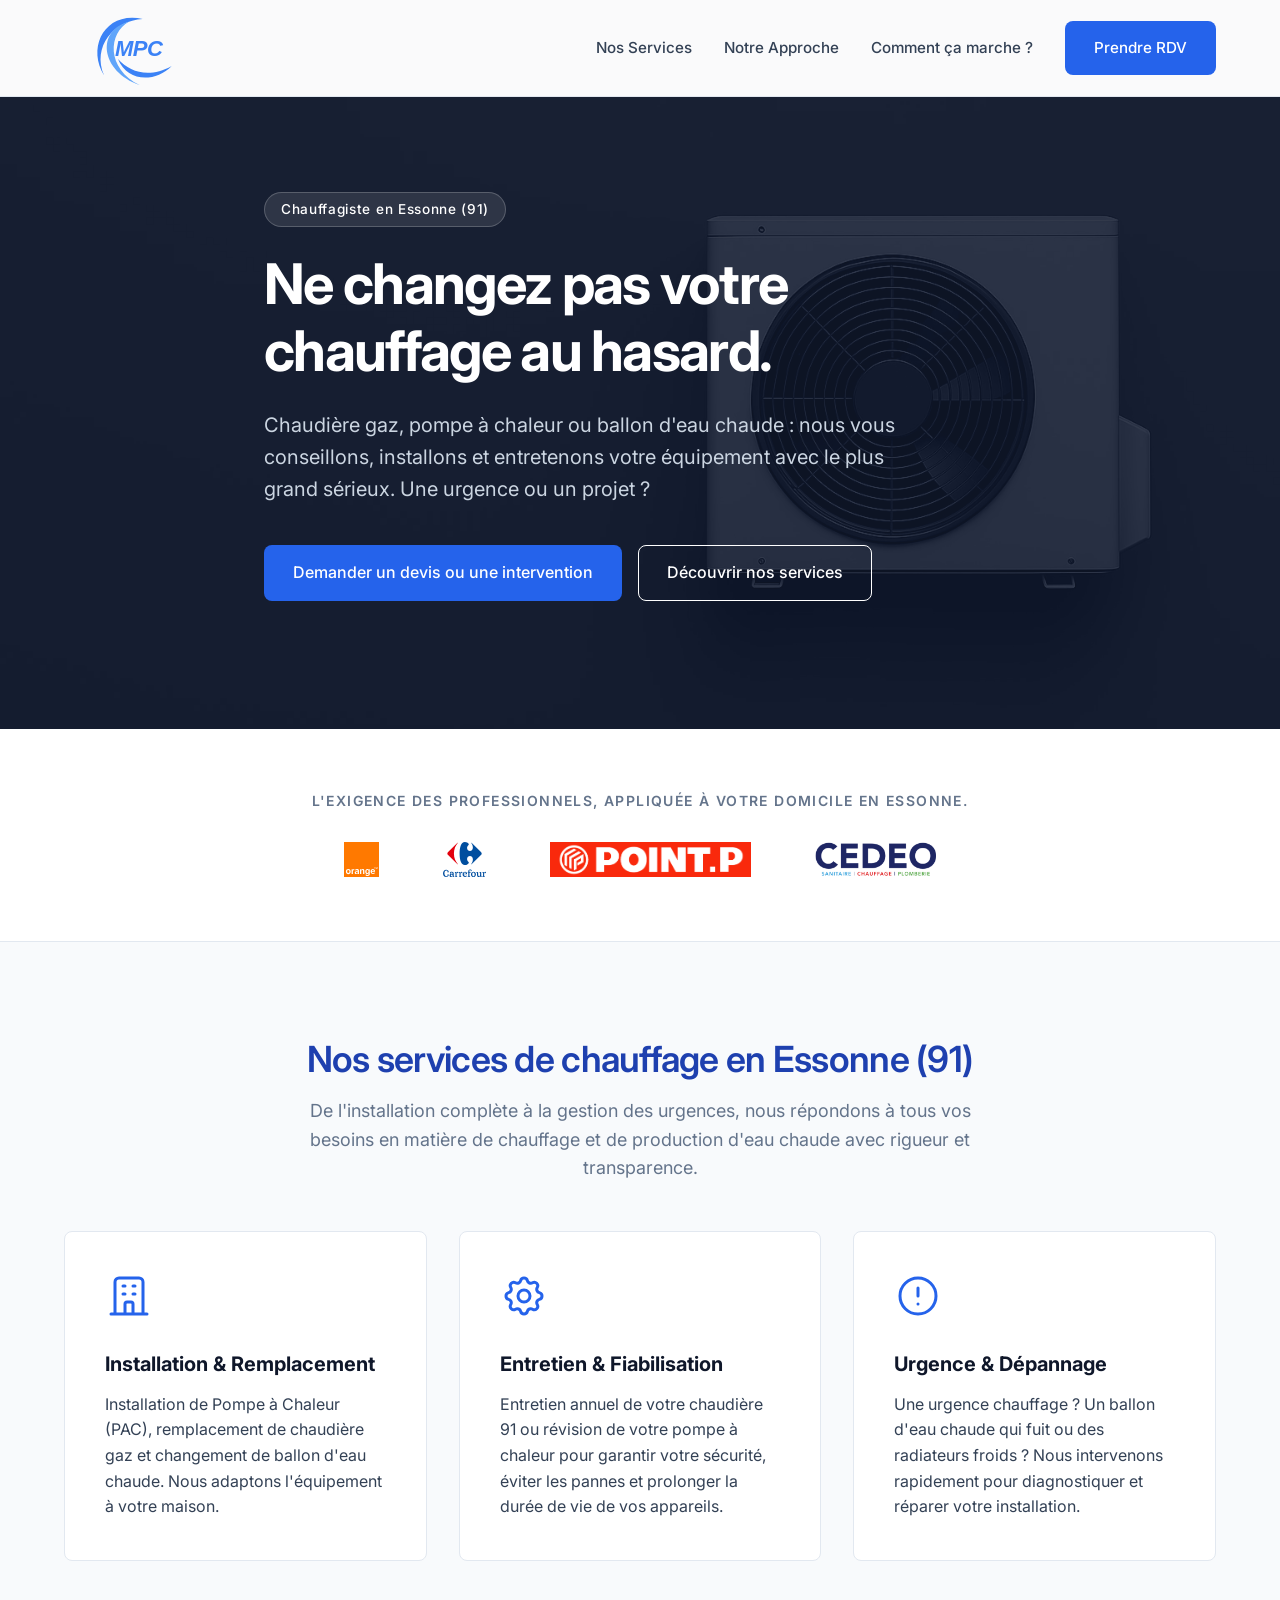
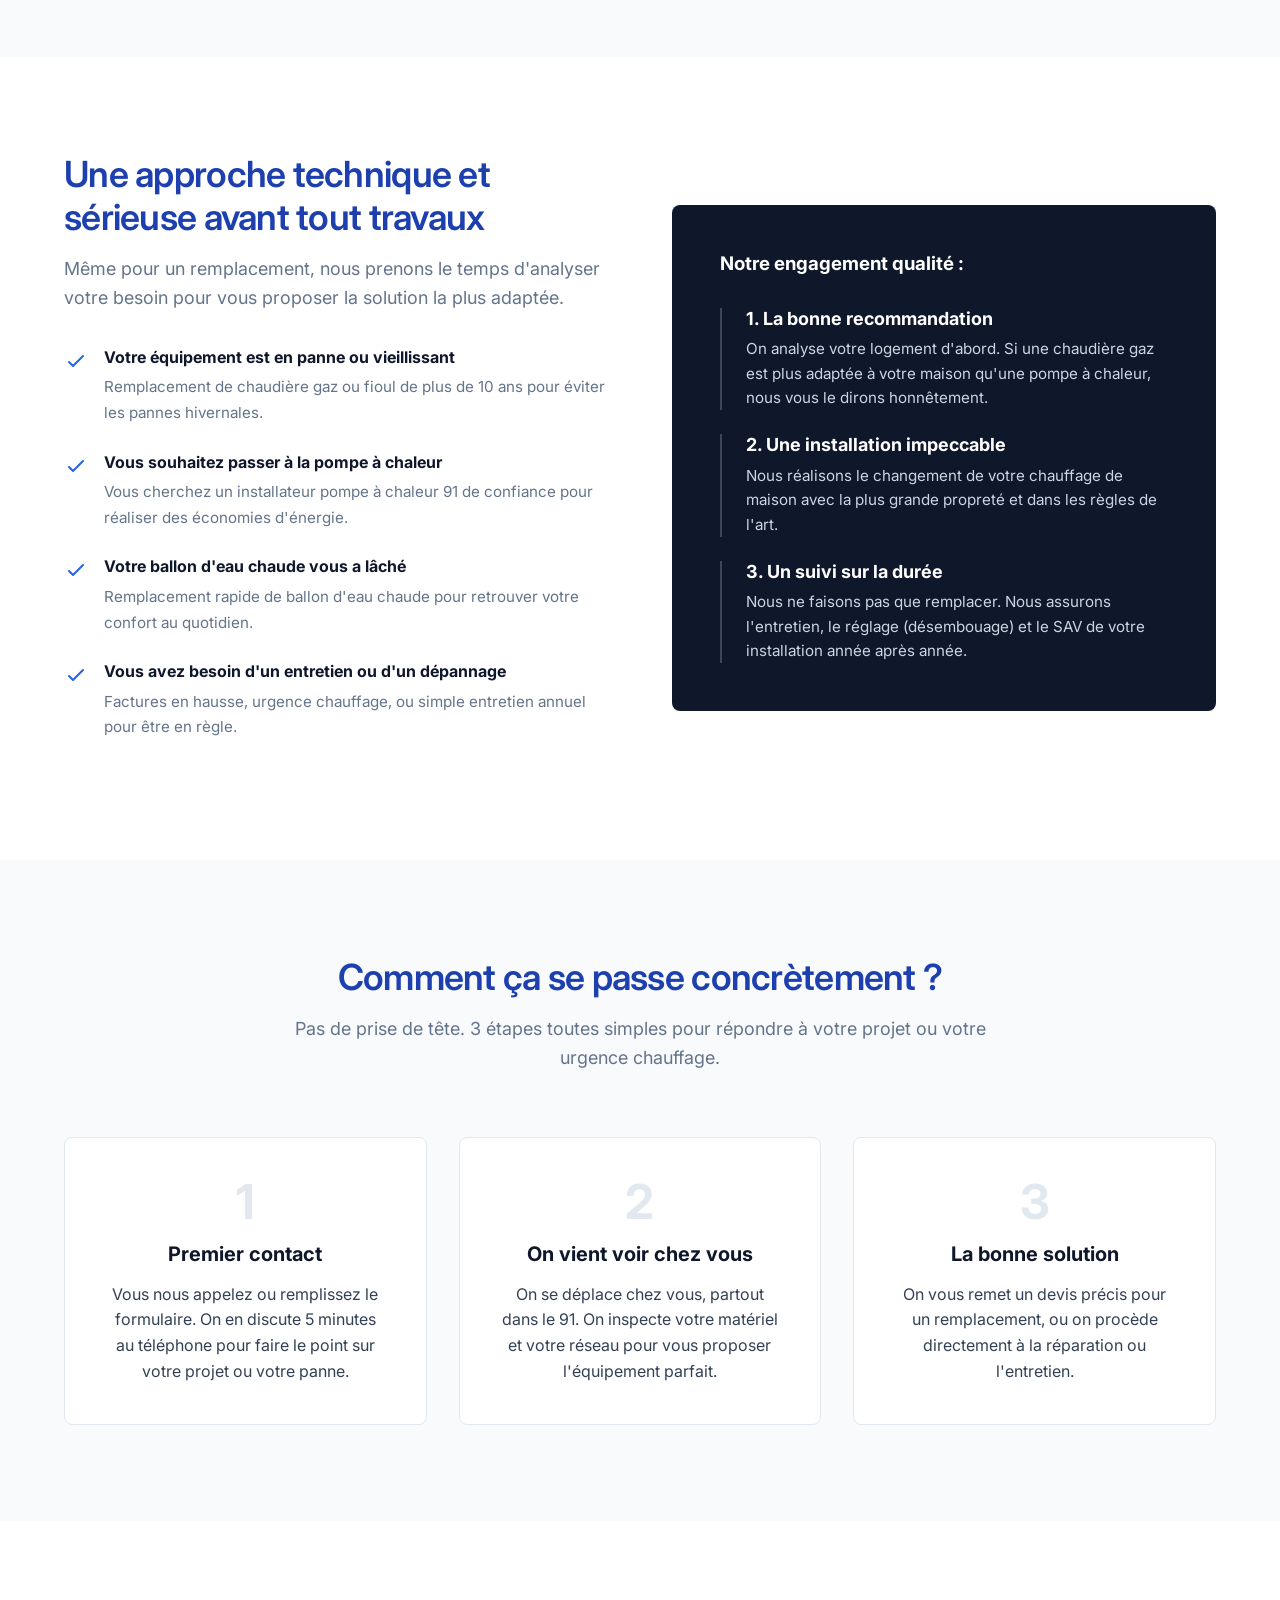
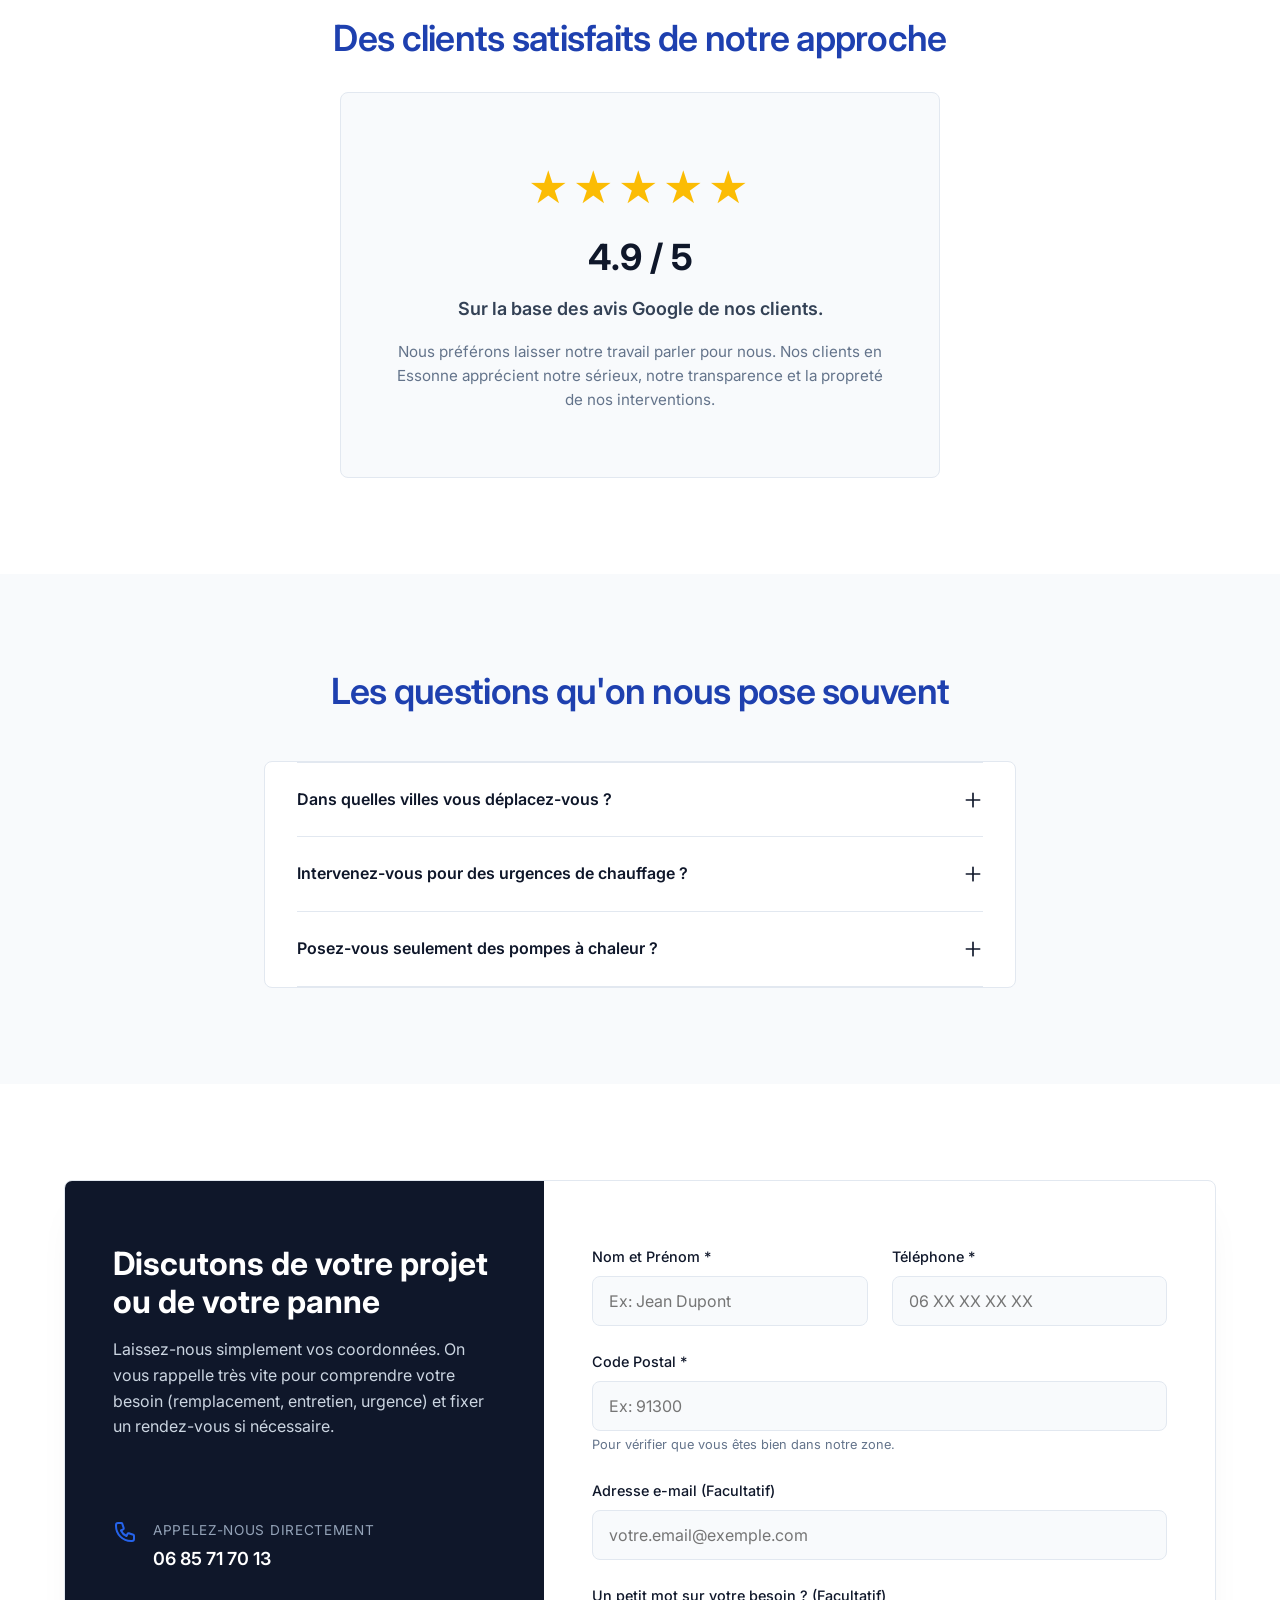
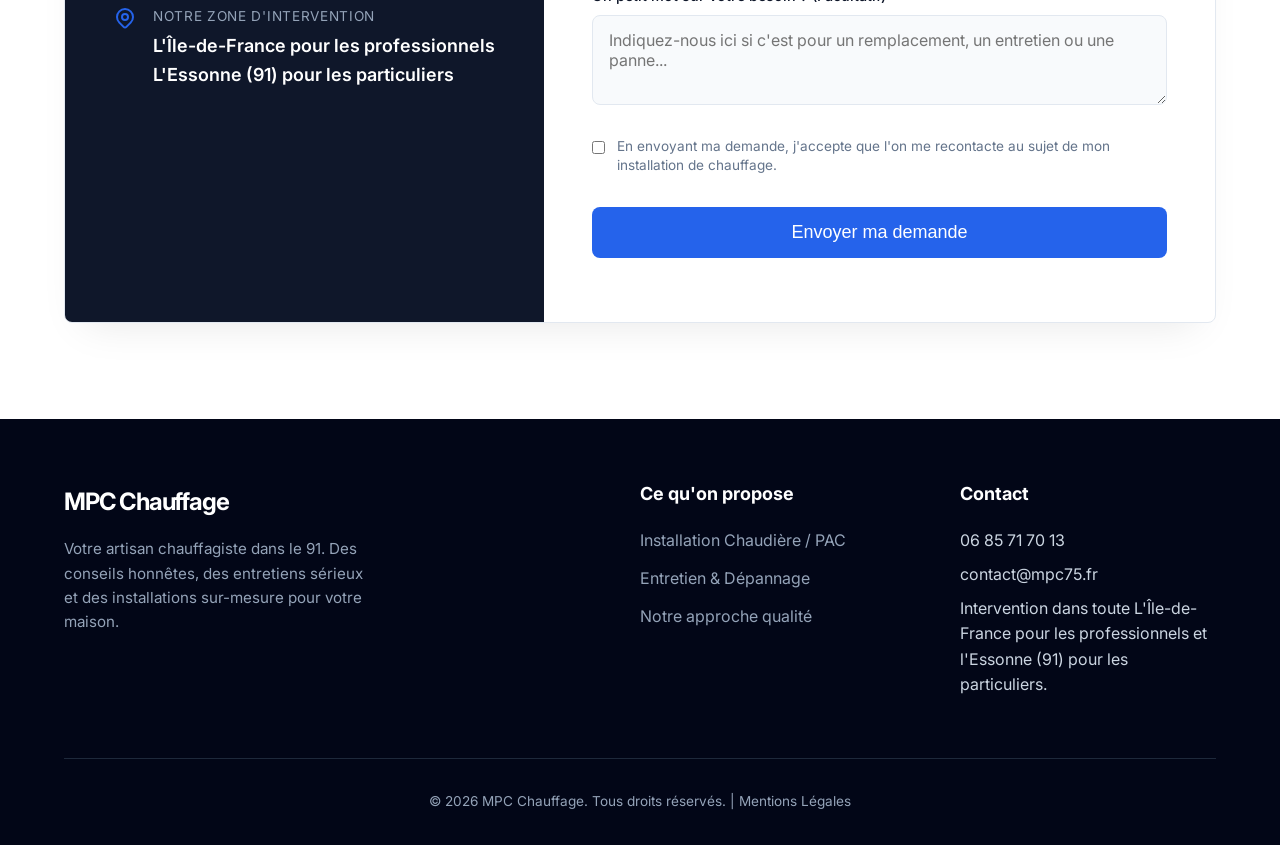
==== index.html @ ea481f2a "Update index.html" ====
<!doctype html>
<html lang="fr">
<head>
    <meta charset="UTF-8" />
    <meta name="viewport" content="width=device-width, initial-scale=1.0" />
    <meta name="description" content="MPC Chauffage, votre chauffagiste dans le 91 (Essonne). Remplacement de chaudière, installation de pompe à chaleur, ballon d'eau chaude, entretien et urgence." />
    <title>Chauffagiste 91 : Pompe à Chaleur, Chaudière & Entretien | MPC</title>
    
    <!-- Typographie élégante et professionnelle (Inter) -->
    <link rel="preconnect" href="https://fonts.googleapis.com">
    <link rel="preconnect" href="https://fonts.gstatic.com" crossorigin>
    <link href="https://fonts.googleapis.com/css2?family=Inter:wght@300;400;500;600;700&display=swap" rel="stylesheet">

    <style>
        /* ================= VARIABLES & RESET ================= */
        :root {
            --primary: #0f172a; /* Bleu nuit très profond / Slate 900 */
            --primary-light: #1e293b;
            --accent: #2563eb; /* Bleu vif professionnel / Blue 600 */
            --accent-hover: #1d4ed8;
            --text-main: #334155;
            --text-muted: #64748b;
            --bg-light: #f8fafc;
            --border: #e2e8f0;
            --radius: 0.5rem;
            --transition: all 0.3s cubic-bezier(0.4, 0, 0.2, 1);
        }

        * { margin: 0; padding: 0; box-sizing: border-box; }
        
        html { 
            font-family: 'Inter', sans-serif; 
            color: var(--text-main); 
            scroll-behavior: smooth; 
            line-height: 1.6;
            background-color: var(--bg-light);
        }

        body { overflow-x: hidden; }
        img { max-width: 100%; height: auto; display: block; }
        a { text-decoration: none; color: inherit; transition: var(--transition); }
        ul { list-style: none; }

        /* ================= TYPOGRAPHIE ================= */
        h1, h2, h3, h4 { color: var(--primary); font-weight: 700; line-height: 1.2; }
        .text-accent { color: var(--accent); }
        
        .section-title {
            font-size: 2.25rem;
            margin-bottom: 1rem;
            letter-spacing: -0.02em;
            color: #1e40af; /* Bleu profond, élégant et professionnel */
            font-weight: 600; /* Affine légèrement l'épaisseur du texte */
        }
        .section-subtitle {
            font-size: 1.125rem;
            color: var(--text-muted);
            max-width: 700px;
            margin-bottom: 3rem;
        }
        .text-center { text-align: center; }
        .mx-auto { margin-left: auto; margin-right: auto; }

        /* ================= LAYOUT & UTILS ================= */
        .container {
            width: 100%;
            max-width: 1200px;
            margin: 0 auto;
            padding: 0 1.5rem;
        }
        .section { padding: 6rem 0; }
        .bg-white { background-color: #ffffff; }
        .bg-gray { background-color: var(--bg-light); }
        .bg-primary { background-color: var(--primary); color: #fff; }

        .btn {
            display: inline-flex;
            align-items: center;
            justify-content: center;
            padding: 0.875rem 1.75rem;
            font-weight: 500;
            border-radius: var(--radius);
            cursor: pointer;
            transition: var(--transition);
            border: 1px solid transparent;
            font-size: 1rem;
        }
        .btn-primary {
            background-color: var(--accent);
            color: #ffffff;
        }
        .btn-primary:hover {
            background-color: var(--accent-hover);
        }
        .btn-outline {
            background-color: transparent;
            border-color: #ffffff;
            color: #ffffff;
        }
        .btn-outline:hover {
            background-color: #ffffff;
            color: var(--primary);
        }

        /* ================= HEADER ================= */
        .header {
            position: fixed;
            top: 0; left: 0; right: 0;
            background: rgba(255, 255, 255, 0.98);
            backdrop-filter: blur(10px);
            border-bottom: 1px solid var(--border);
            z-index: 1000;
            padding: 0.5rem 0; /* padding affiné */
            transition: var(--transition);
        }
        .header-container {
            display: flex;
            justify-content: space-between;
            align-items: center;
        }
        .logo-svg {
            display: block;
            width: 130px;
            height: auto;
            max-height: 80px; /* Limite la hauteur du header */
        }
        .nav-links {
            display: flex;
            gap: 2rem;
            align-items: center;
        }
        .nav-links a {
            font-weight: 500;
            font-size: 0.95rem;
        }
        .nav-links a:not(.btn):hover { color: var(--accent); }
        
        .mobile-menu-btn {
            display: none;
            background: none;
            border: none;
            color: var(--primary);
            cursor: pointer;
            padding: 0.5rem;
        }

        /* ================= HERO ================= */
        .hero {
            padding: 12rem 0 8rem 0;
            background-color: var(--primary);
            position: relative;
            overflow: hidden;
        }
        .hero::before {
            content: '';
            position: absolute;
            top: 0; left: 0; right: 0; bottom: 0;
            background-image: url('assets/img/general/pac.webp');
            background-size: cover;
            background-position: center;
            opacity: 0.15;
            mix-blend-mode: luminosity;
        }
        .hero-content {
            position: relative;
            z-index: 2;
            max-width: 800px;
        }
        .hero-badge {
            display: inline-block;
            background: rgba(255, 255, 255, 0.1);
            border: 1px solid rgba(255, 255, 255, 0.2);
            color: #fff;
            padding: 0.35rem 1rem;
            border-radius: 2rem;
            font-size: 0.85rem;
            font-weight: 500;
            margin-bottom: 1.5rem;
            letter-spacing: 0.05em;
        }
        .hero h1 {
            color: #ffffff;
            font-size: 3.5rem;
            letter-spacing: -0.03em;
            margin-bottom: 1.5rem;
        }
        .hero p {
            color: #cbd5e1;
            font-size: 1.25rem;
            margin-bottom: 2.5rem;
            max-width: 650px;
        }
        .hero-actions {
            display: flex;
            gap: 1rem;
        }

        /* ================= CREDIBILITY LOGOS ================= */
        .logos-section {
            padding: 4rem 0;
            border-bottom: 1px solid var(--border);
            background: #fff;
        }
        .logos-title {
            text-align: center;
            font-size: 0.875rem;
            text-transform: uppercase;
            letter-spacing: 0.1em;
            color: var(--text-muted);
            margin-bottom: 2rem;
            font-weight: 600;
        }
        .logos-grid {
            display: flex;
            justify-content: center;
            align-items: center;
            gap: 4rem;
            flex-wrap: wrap;
        }
        .logos-grid img {
            height: 35px;
            transition: var(--transition);
        }

        /* ================= SERVICES & METHOD ================= */
        .grid-3 {
            display: grid;
            grid-template-columns: repeat(auto-fit, minmax(300px, 1fr));
            gap: 2rem;
        }
        .card {
            background: #fff;
            padding: 2.5rem;
            border: 1px solid var(--border);
            border-radius: var(--radius);
            transition: var(--transition);
        }
        .card:hover {
            box-shadow: 0 10px 30px -10px rgba(0,0,0,0.05);
            border-color: #cbd5e1;
        }
        .card-icon {
            width: 48px;
            height: 48px;
            color: var(--accent);
            margin-bottom: 1.5rem;
        }
        .card h3 {
            font-size: 1.25rem;
            margin-bottom: 1rem;
        }

        /* ================= EXPERTISE / SOLUTIONS ================= */
        .expertise-layout {
            display: grid;
            grid-template-columns: 1fr 1fr;
            gap: 4rem;
            align-items: center;
        }
        .check-list li {
            display: flex;
            align-items: flex-start;
            gap: 1rem;
            margin-bottom: 1.5rem;
        }
        .check-icon {
            flex-shrink: 0;
            width: 24px;
            height: 24px;
            color: var(--accent);
            margin-top: 0.25rem;
        }
        .solutions-box {
            background: var(--primary);
            padding: 3rem;
            border-radius: var(--radius);
            color: #fff;
        }
        .solutions-box h3 { color: #fff; margin-bottom: 2rem; }
        .solution-item {
            border-left: 2px solid rgba(255,255,255,0.2);
            padding-left: 1.5rem;
            margin-bottom: 1.5rem;
        }
        .solution-item:last-child { margin-bottom: 0; }
        .solution-item h4 { color: #fff; font-size: 1.125rem; margin-bottom: 0.5rem; }
        .solution-item p { color: #cbd5e1; font-size: 0.95rem; }

        /* ================= REVIEWS ================= */
        .google-rating-container {
            text-align: center;
            max-width: 600px;
            margin: 0 auto;
            background: var(--bg-light);
            padding: 4rem 3rem;
            border-radius: var(--radius);
            border: 1px solid var(--border);
            transition: var(--transition);
        }
        .google-rating-container:hover {
            box-shadow: 0 10px 30px -10px rgba(0,0,0,0.05);
            border-color: #cbd5e1;
        }
        .google-stars {
            font-size: 2.5rem;
            color: #fbbc04; /* Jaune Google */
            margin-bottom: 0.5rem;
            letter-spacing: 0.1em;
        }

        /* ================= FAQ ================= */
        .faq-item {
            border-bottom: 1px solid var(--border);
        }
        .faq-item:first-child { border-top: 1px solid var(--border); }
        .faq-summary {
            padding: 1.5rem 0;
            font-weight: 600;
            color: var(--primary);
            cursor: pointer;
            list-style: none;
            display: flex;
            justify-content: space-between;
            align-items: center;
        }
        .faq-summary::-webkit-details-marker { display: none; }
        .faq-icon {
            width: 20px; height: 20px;
            transition: transform 0.3s ease;
            flex-shrink: 0;
            margin-left: 1rem;
        }
        details[open] .faq-icon { transform: rotate(45deg); }
        .faq-content {
            padding-bottom: 1.5rem;
            color: var(--text-muted);
        }

        /* ================= CONTACT FORM ================= */
        .contact-section { padding: 6rem 0; }
        .contact-wrapper {
            display: grid;
            grid-template-columns: 5fr 7fr;
            background: #fff;
            border-radius: var(--radius);
            overflow: hidden;
            box-shadow: 0 20px 40px -20px rgba(0,0,0,0.1);
            border: 1px solid var(--border);
        }
        .contact-info {
            background: var(--primary);
            color: #fff;
            padding: 4rem 3rem;
        }
        .contact-info h2 { color: #fff; margin-bottom: 1rem; font-size: 2rem; }
        .contact-info p { color: #cbd5e1; margin-bottom: 3rem; }
        
        .info-block { margin-bottom: 2rem; display: flex; align-items: flex-start; gap: 1rem; }
        .info-block svg { width: 24px; height: 24px; color: var(--accent); flex-shrink: 0; }
        .info-label { font-size: 0.85rem; color: #94a3b8; text-transform: uppercase; letter-spacing: 0.05em; margin-bottom: 0.25rem;}
        .info-value { font-size: 1.125rem; font-weight: 600; }

        .contact-form-container { padding: 4rem 3rem; }
        .form-group { margin-bottom: 1.5rem; }
        .form-label {
            display: block;
            font-weight: 500;
            margin-bottom: 0.5rem;
            font-size: 0.9rem;
            color: var(--primary);
        }
        .form-control {
            width: 100%;
            padding: 0.875rem 1rem;
            border: 1px solid var(--border);
            border-radius: var(--radius);
            font-family: inherit;
            font-size: 1rem;
            transition: var(--transition);
            background-color: var(--bg-light);
        }
        .form-control:focus {
            outline: none;
            border-color: var(--accent);
            box-shadow: 0 0 0 3px rgba(37, 99, 235, 0.1);
            background-color: #fff;
        }
        .form-row { display: grid; grid-template-columns: 1fr 1fr; gap: 1.5rem; }
        
        .checkbox-group {
            display: flex;
            align-items: flex-start;
            gap: 0.75rem;
            margin-bottom: 2rem;
        }
        .checkbox-group input { margin-top: 0.25rem; flex-shrink: 0; }
        .checkbox-group label { font-size: 0.85rem; color: var(--text-muted); line-height: 1.4; }

        .form-message {
            display: none;
            padding: 1rem;
            border-radius: var(--radius);
            margin-top: 1.5rem;
            font-size: 0.9rem;
            font-weight: 500;
        }
        .form-message.success {
            display: block;
            background-color: #ecfdf5;
            color: #065f46;
            border: 1px solid #a7f3d0;
        }
        .form-message.error {
            display: block;
            background-color: #fef2f2;
            color: #991b1b;
            border: 1px solid #fecaca;
        }

        /* ================= FOOTER ================= */
        .footer {
            background: #020617;
            color: #94a3b8;
            padding: 4rem 0 2rem 0;
        }
        .footer-grid {
            display: grid;
            grid-template-columns: 2fr 1fr 1fr;
            gap: 4rem;
            margin-bottom: 3rem;
        }
        .footer-title {
            color: #fff;
            font-size: 1.125rem;
            margin-bottom: 1.5rem;
        }
        .footer-links li { margin-bottom: 0.75rem; }
        .footer-links a:hover { color: #fff; }
        .footer-bottom {
            text-align: center;
            padding-top: 2rem;
            border-top: 1px solid #1e293b;
            font-size: 0.85rem;
        }

        /* ================= RESPONSIVE (MOBILES & TABLETTES) ================= */
        @media (max-width: 992px) {
            .hero h1 { font-size: 2.75rem; }
            .expertise-layout { grid-template-columns: 1fr; gap: 3rem; }
            .contact-wrapper { grid-template-columns: 1fr; }
            .footer-grid { grid-template-columns: 1fr; gap: 2.5rem; }
        }

        @media (max-width: 768px) {
            /* Sections globales */
            .section { padding: 4rem 0; }
            .section-title { font-size: 1.75rem; }
            .section-subtitle { font-size: 1rem; margin-bottom: 2rem; }
            
            /* Menu de navigation mobile */
            .mobile-menu-btn { display: block; }
            .nav-links {
                display: none; /* Masqué par défaut */
                position: absolute;
                top: 100%;
                left: 0;
                right: 0;
                background: rgba(255, 255, 255, 0.98);
                backdrop-filter: blur(10px);
                flex-direction: column;
                padding: 1.5rem;
                gap: 1.5rem;
                border-bottom: 1px solid var(--border);
                box-shadow: 0 10px 15px -3px rgba(0,0,0,0.1);
            }
            .nav-links.active { display: flex; }
            .nav-links a { width: 100%; text-align: center; font-size: 1.1rem; }
            .nav-links .btn { width: 100%; }
            .logo-svg { width: 100px; } /* Logo réduit sur mobile */

            /* Hero Mobile */
            .hero { padding: 7rem 0 4rem 0; text-align: center; }
            .hero h1 { font-size: 2.25rem; }
            .hero p { font-size: 1.05rem; }
            .hero-actions { flex-direction: column; width: 100%; }
            .hero-actions .btn { width: 100%; padding: 1rem; font-size: 1.125rem; }

            /* Grilles & Cartes */
            .grid-3 { grid-template-columns: 1fr; gap: 1.5rem; }
            .card { padding: 1.5rem; }
            
            /* Logos */
            .logos-section { padding: 3rem 0; }
            .logos-grid { gap: 1.5rem; }
            .logos-grid img { height: 28px; }

            /* Contact Form Mobile */
            .form-row { grid-template-columns: 1fr; gap: 0; }
            .contact-info { padding: 2rem 1.5rem; }
            .contact-form-container { padding: 2rem 1.5rem; }
            
            /* Autres Blocs */
            .solutions-box { padding: 2rem 1.5rem; }
            .google-rating-container { padding: 2rem 1.5rem; }
            
            /* Footer */
            .footer { padding: 3rem 0 1.5rem 0; text-align: center; }
            .footer-grid { gap: 2rem; }
            .footer-links li { margin-bottom: 1rem; }
        }
    </style>
</head>
<body>

    <!-- ================= HEADER ================= -->
    <header class="header">
        <div class="container header-container">
            <a href="#" title="Accueil MPC Chauffage">
               <svg class="logo-svg" viewBox="70 100 330 290" width="130" height="130" xmlns="http://www.w3.org/2000/svg">
                  <!-- Arc bleu foncé extérieur -->
                  <path d="M 285 140 C 150 110, 80 240, 145 345 C 100 240, 180 145, 285 140 Z" fill="#3B82F6" />
                  <!-- Arc bleu clair intérieur -->
                  <path d="M 235 150 C 115 180, 130 330, 275 380 C 150 320, 160 190, 235 150 Z" fill="#60A5FA" />
                  <!-- Arc bleu foncé inférieur -->
                  <path d="M 195 285 C 230 370, 330 370, 390 310 C 310 355, 240 335, 195 285 Z" fill="#3B82F6" />
                  <!-- Texte MPC -->
                  <text x="270" y="275" font-family="Arial, Helvetica, sans-serif" font-weight="900" font-style="italic" font-size="80" fill="#3B82F6" text-anchor="middle" letter-spacing="-2">MPC</text>
                </svg>
            </a>
            
            <!-- Bouton Menu Mobile (Hamburger) -->
            <button class="mobile-menu-btn" aria-label="Ouvrir le menu">
                <svg fill="none" stroke="currentColor" viewBox="0 0 24 24" width="28" height="28" xmlns="http://www.w3.org/2000/svg">
                    <path stroke-linecap="round" stroke-linejoin="round" stroke-width="2" d="M4 6h16M4 12h16M4 18h16"></path>
                </svg>
            </button>

            <nav class="nav-links">
                <a href="#services">Nos Services</a>
                <a href="#approche">Notre Approche</a>
                <a href="#methode">Comment ça marche ?</a>
                <a href="#contact" class="btn btn-primary">Prendre RDV</a>
            </nav>
        </div>
    </header>

    <!-- ================= HERO ================= -->
    <section class="hero">
        <div class="container hero-content">
            <span class="hero-badge">Chauffagiste en Essonne (91)</span>
            <h1>Ne changez pas votre chauffage au hasard.</h1>
            <p>Chaudière gaz, pompe à chaleur ou ballon d'eau chaude : nous vous conseillons, installons et entretenons votre équipement avec le plus grand sérieux. Une urgence ou un projet ?</p>
            <div class="hero-actions">
                <a href="#contact" class="btn btn-primary">Demander un devis ou une intervention</a>
                <a href="#services" class="btn btn-outline">Découvrir nos services</a>
            </div>
        </div>
    </section>

    <!-- ================= B2B CREDIBILITY ================= -->
    <section class="logos-section">
        <div class="container">
            <h2 class="logos-title">L'exigence des professionnels, appliquée à votre domicile en Essonne.</h2>
            <div class="logos-grid">
                <!-- Remplacer les src par tes vrais logos -->
                <img src="assets/img/logos/orange.svg" alt="Orange" onerror="this.src='https://upload.wikimedia.org/wikipedia/commons/c/c8/Orange_logo.svg'" />
                <img src="assets/img/logos/carrefour.svg" alt="Carrefour" onerror="this.src='https://upload.wikimedia.org/wikipedia/commons/5/5b/Carrefour_logo.svg'" />
                <img src="assets/img/logos/pointp.png" alt="Point P" onerror="this.src='https://upload.wikimedia.org/wikipedia/fr/4/41/Point_P_logo.svg'" />
                <img src="assets/img/logos/cedeo.png" alt="Cedeo" onerror="this.src='https://upload.wikimedia.org/wikipedia/fr/4/47/Cedeo_logo.svg'" />
            </div>
        </div>
    </section>

    <!-- ================= NOS SERVICES (Anciennement Diagnostic) ================= -->
    <section id="services" class="section bg-gray">
        <div class="container">
            <div class="text-center mx-auto" style="max-width: 800px;">
                <h2 class="section-title">Nos services de chauffage en Essonne (91)</h2>
                <p class="section-subtitle mx-auto">De l'installation complète à la gestion des urgences, nous répondons à tous vos besoins en matière de chauffage et de production d'eau chaude avec rigueur et transparence.</p>
            </div>
            
            <div class="grid-3">
                <div class="card">
                    <svg class="card-icon" fill="none" stroke="currentColor" viewBox="0 0 24 24" xmlns="http://www.w3.org/2000/svg"><path stroke-linecap="round" stroke-linejoin="round" stroke-width="1.5" d="M19 21V5a2 2 0 00-2-2H7a2 2 0 00-2 2v16m14 0h2m-2 0h-5m-9 0H3m2 0h5M9 7h1m-1 4h1m4-4h1m-1 4h1m-5 10v-5a1 1 0 011-1h2a1 1 0 011 1v5m-4 0h4"></path></svg>
                    <h3>Installation & Remplacement</h3>
                    <p class="text-muted">Installation de Pompe à Chaleur (PAC), remplacement de chaudière gaz et changement de ballon d'eau chaude. Nous adaptons l'équipement à votre maison.</p>
                </div>
                <div class="card">
                    <svg class="card-icon" fill="none" stroke="currentColor" viewBox="0 0 24 24" xmlns="http://www.w3.org/2000/svg"><path stroke-linecap="round" stroke-linejoin="round" stroke-width="1.5" d="M10.325 4.317c.426-1.756 2.924-1.756 3.35 0a1.724 1.724 0 002.573 1.066c1.543-.94 3.31.826 2.37 2.37a1.724 1.724 0 001.065 2.572c1.756.426 1.756 2.924 0 3.35a1.724 1.724 0 00-1.066 2.573c.94 1.543-.826 3.31-2.37 2.37a1.724 1.724 0 00-2.572 1.065c-.426 1.756-2.924 1.756-3.35 0a1.724 1.724 0 00-2.573-1.066c-1.543.94-3.31-.826-2.37-2.37a1.724 1.724 0 00-1.065-2.572c-1.756-.426-1.756-2.924 0-3.35a1.724 1.724 0 001.066-2.573c-.94-1.543.826-3.31 2.37-2.37.996.608 2.296.07 2.572-1.065z"></path><path stroke-linecap="round" stroke-linejoin="round" stroke-width="1.5" d="M15 12a3 3 0 11-6 0 3 3 0 016 0z"></path></svg>
                    <h3>Entretien & Fiabilisation</h3>
                    <p class="text-muted">Entretien annuel de votre chaudière 91 ou révision de votre pompe à chaleur pour garantir votre sécurité, éviter les pannes et prolonger la durée de vie de vos appareils.</p>
                </div>
                <div class="card">
                    <svg class="card-icon" fill="none" stroke="currentColor" viewBox="0 0 24 24" xmlns="http://www.w3.org/2000/svg"><path stroke-linecap="round" stroke-linejoin="round" stroke-width="1.5" d="M12 8v4m0 4h.01M21 12a9 9 0 11-18 0 9 9 0 0118 0z"></path></svg>
                    <h3>Urgence & Dépannage</h3>
                    <p class="text-muted">Une urgence chauffage ? Un ballon d'eau chaude qui fuit ou des radiateurs froids ? Nous intervenons rapidement pour diagnostiquer et réparer votre installation.</p>
                </div>
            </div>
        </div>
    </section>

    <!-- ================= NOTRE APPROCHE (Anciennement Situations) ================= -->
    <section id="approche" class="section bg-white">
        <div class="container expertise-layout">
            <div>
                <h2 class="section-title">Une approche technique et sérieuse avant tout travaux</h2>
                <p class="section-subtitle" style="margin-bottom: 2rem;">Même pour un remplacement, nous prenons le temps d'analyser votre besoin pour vous proposer la solution la plus adaptée.</p>
                
                <ul class="check-list">
                    <li>
                        <svg class="check-icon" fill="none" stroke="currentColor" viewBox="0 0 24 24" xmlns="http://www.w3.org/2000/svg"><path stroke-linecap="round" stroke-linejoin="round" stroke-width="2" d="M5 13l4 4L19 7"></path></svg>
                        <div>
                            <strong style="display: block; color: var(--primary); margin-bottom: 0.25rem;">Votre équipement est en panne ou vieillissant</strong>
                            <span style="color: var(--text-muted); font-size: 0.95rem;">Remplacement de chaudière gaz ou fioul de plus de 10 ans pour éviter les pannes hivernales.</span>
                        </div>
                    </li>
                    <li>
                        <svg class="check-icon" fill="none" stroke="currentColor" viewBox="0 0 24 24" xmlns="http://www.w3.org/2000/svg"><path stroke-linecap="round" stroke-linejoin="round" stroke-width="2" d="M5 13l4 4L19 7"></path></svg>
                        <div>
                            <strong style="display: block; color: var(--primary); margin-bottom: 0.25rem;">Vous souhaitez passer à la pompe à chaleur</strong>
                            <span style="color: var(--text-muted); font-size: 0.95rem;">Vous cherchez un installateur pompe à chaleur 91 de confiance pour réaliser des économies d'énergie.</span>
                        </div>
                    </li>
                    <li>
                        <svg class="check-icon" fill="none" stroke="currentColor" viewBox="0 0 24 24" xmlns="http://www.w3.org/2000/svg"><path stroke-linecap="round" stroke-linejoin="round" stroke-width="2" d="M5 13l4 4L19 7"></path></svg>
                        <div>
                            <strong style="display: block; color: var(--primary); margin-bottom: 0.25rem;">Votre ballon d'eau chaude vous a lâché</strong>
                            <span style="color: var(--text-muted); font-size: 0.95rem;">Remplacement rapide de ballon d'eau chaude pour retrouver votre confort au quotidien.</span>
                        </div>
                    </li>
                    <li>
                        <svg class="check-icon" fill="none" stroke="currentColor" viewBox="0 0 24 24" xmlns="http://www.w3.org/2000/svg"><path stroke-linecap="round" stroke-linejoin="round" stroke-width="2" d="M5 13l4 4L19 7"></path></svg>
                        <div>
                            <strong style="display: block; color: var(--primary); margin-bottom: 0.25rem;">Vous avez besoin d'un entretien ou d'un dépannage</strong>
                            <span style="color: var(--text-muted); font-size: 0.95rem;">Factures en hausse, urgence chauffage, ou simple entretien annuel pour être en règle.</span>
                        </div>
                    </li>
                </ul>
            </div>
            
            <div class="solutions-box">
                <h3>Notre engagement qualité :</h3>
                
                <div class="solution-item">
                    <h4>1. La bonne recommandation</h4>
                    <p>On analyse votre logement d'abord. Si une chaudière gaz est plus adaptée à votre maison qu'une pompe à chaleur, nous vous le dirons honnêtement.</p>
                </div>
                
                <div class="solution-item">
                    <h4>2. Une installation impeccable</h4>
                    <p>Nous réalisons le changement de votre chauffage de maison avec la plus grande propreté et dans les règles de l'art.</p>
                </div>
                
                <div class="solution-item">
                    <h4>3. Un suivi sur la durée</h4>
                    <p>Nous ne faisons pas que remplacer. Nous assurons l'entretien, le réglage (désembouage) et le SAV de votre installation année après année.</p>
                </div>
            </div>
        </div>
    </section>

    <!-- ================= METHODE ================= -->
    <section id="methode" class="section bg-gray">
        <div class="container">
            <div class="text-center mx-auto" style="max-width: 800px; margin-bottom: 4rem;">
                <h2 class="section-title">Comment ça se passe concrètement ?</h2>
                <p class="section-subtitle mx-auto">Pas de prise de tête. 3 étapes toutes simples pour répondre à votre projet ou votre urgence chauffage.</p>
            </div>
            
            <div class="grid-3">
                <div class="card" style="text-align: center;">
                    <div style="font-size: 3rem; font-weight: 700; color: var(--border); line-height: 1; margin-bottom: 1rem;">1</div>
                    <h3>Premier contact</h3>
                    <p class="text-muted">Vous nous appelez ou remplissez le formulaire. On en discute 5 minutes au téléphone pour faire le point sur votre projet ou votre panne.</p>
                </div>
                <div class="card" style="text-align: center;">
                    <div style="font-size: 3rem; font-weight: 700; color: var(--border); line-height: 1; margin-bottom: 1rem;">2</div>
                    <h3>On vient voir chez vous</h3>
                    <p class="text-muted">On se déplace chez vous, partout dans le 91. On inspecte votre matériel et votre réseau pour vous proposer l'équipement parfait.</p>
                </div>
                <div class="card" style="text-align: center;">
                    <div style="font-size: 3rem; font-weight: 700; color: var(--border); line-height: 1; margin-bottom: 1rem;">3</div>
                    <h3>La bonne solution</h3>
                    <p class="text-muted">On vous remet un devis précis pour un remplacement, ou on procède directement à la réparation ou l'entretien.</p>
                </div>
            </div>
        </div>
    </section>

    <!-- ================= AVIS / PREUVE SOCIALE ================= -->
    <section class="section bg-white">
        <div class="container">
            <div class="text-center mx-auto" style="max-width: 800px;">
                <h2 class="section-title" style="margin-bottom: 2rem;">Des clients satisfaits de notre approche</h2>
            </div>
            
            <!-- Bloc de preuve sociale sobre, sans fausses citations -->
            <div class="google-rating-container">
                <div class="google-stars">★★★★★</div>
                <div style="font-size: 2.25rem; font-weight: 700; color: var(--primary); margin-bottom: 0.5rem;">4.9 / 5</div>
                <p style="font-weight: 600; font-size: 1.125rem; color: var(--text-main); margin-bottom: 1rem;">Sur la base des avis Google de nos clients.</p>
                <p style="color: var(--text-muted); font-size: 0.95rem; line-height: 1.6;">
                   Nous préférons laisser notre travail parler pour nous. Nos clients en Essonne apprécient notre sérieux, notre transparence et la propreté de nos interventions.
                </p>
            </div>
        </div>
    </section>

    <!-- ================= FAQ ================= -->
    <section class="section bg-gray">
        <div class="container" style="max-width: 800px;">
            <h2 class="section-title text-center" style="margin-bottom: 3rem;">Les questions qu'on nous pose souvent</h2>
            
            <div style="background: #fff; border-radius: var(--radius); border: 1px solid var(--border); padding: 0 2rem;">
                <details class="faq-item" name="faq">
                    <summary class="faq-summary">
                        Dans quelles villes vous déplacez-vous ?
                        <svg class="faq-icon" fill="none" stroke="currentColor" viewBox="0 0 24 24"><path stroke-linecap="round" stroke-linejoin="round" stroke-width="2" d="M12 4v16m8-8H4"></path></svg>
                    </summary>
                    <div class="faq-content">
                        Nous accompagnons les professionnels dans toute l’Île-de-France, ainsi que les particuliers en Essonne (91). Cette organisation nous permet de rester proches de nos clients, de garantir une grande réactivité et d’intervenir rapidement lorsque vous en avez besoin.
                    </div>
                </details>
                
                <details class="faq-item" name="faq">
                    <summary class="faq-summary">
                        Intervenez-vous pour des urgences de chauffage ?
                        <svg class="faq-icon" fill="none" stroke="currentColor" viewBox="0 0 24 24"><path stroke-linecap="round" stroke-linejoin="round" stroke-width="2" d="M12 4v16m8-8H4"></path></svg>
                    </summary>
                    <div class="faq-content">
                        Oui, absolument. Qu'il s'agisse d'une chaudière en panne en plein hiver, d'un ballon d'eau chaude qui fuit ou de radiateurs qui ne chauffent plus, nous faisons de notre mieux pour intervenir très rapidement chez vous dans le 91.
                    </div>
                </details>
                
                <details class="faq-item" name="faq">
                    <summary class="faq-summary">
                        Posez-vous seulement des pompes à chaleur ?
                        <svg class="faq-icon" fill="none" stroke="currentColor" viewBox="0 0 24 24"><path stroke-linecap="round" stroke-linejoin="round" stroke-width="2" d="M12 4v16m8-8H4"></path></svg>
                    </summary>
                    <div class="faq-content">
                        Non. Bien que l'installation de pompe à chaleur soit très demandée aujourd'hui, elle ne convient pas à toutes les maisons. Nous installons également d'excellentes chaudières au gaz dernière génération et des ballons d'eau chaude selon vos besoins réels.
                    </div>
                </details>
            </div>
        </div>
    </section>

    <!-- ================= CONTACT FORM ================= -->
    <section id="contact" class="contact-section bg-white">
        <div class="container">
            <div class="contact-wrapper">
                
                <div class="contact-info">
                    <h2>Discutons de votre projet ou de votre panne</h2>
                    <p>Laissez-nous simplement vos coordonnées. On vous rappelle très vite pour comprendre votre besoin (remplacement, entretien, urgence) et fixer un rendez-vous si nécessaire.</p>
                    
                    <div style="margin-top: auto; padding-top: 2rem;">
                        <div class="info-block">
                            <svg fill="none" stroke="currentColor" viewBox="0 0 24 24" xmlns="http://www.w3.org/2000/svg"><path stroke-linecap="round" stroke-linejoin="round" stroke-width="2" d="M3 5a2 2 0 012-2h3.28a1 1 0 01.948.684l1.498 4.493a1 1 0 01-.502 1.21l-2.257 1.13a11.042 11.042 0 005.516 5.516l1.13-2.257a1 1 0 011.21-.502l4.493 1.498a1 1 0 01.684.949V19a2 2 0 01-2 2h-1C9.716 21 3 14.284 3 6V5z"></path></svg>
                            <div>
                                <div class="info-label">Appelez-nous directement</div>
                                <div class="info-value">06 85 71 70 13</div>
                            </div>
                        </div>
                        <div class="info-block">
                            <svg fill="none" stroke="currentColor" viewBox="0 0 24 24" xmlns="http://www.w3.org/2000/svg"><path stroke-linecap="round" stroke-linejoin="round" stroke-width="2" d="M17.657 16.657L13.414 20.9a1.998 1.998 0 01-2.827 0l-4.244-4.243a8 8 0 1111.314 0z"></path><path stroke-linecap="round" stroke-linejoin="round" stroke-width="2" d="M15 11a3 3 0 11-6 0 3 3 0 016 0z"></path></svg>
                            <div>
                                <div class="info-label">Notre zone d'intervention</div>
                                <div class="info-value">L'Île-de-France pour les professionnels</div>
                                <div class="info-value">L'Essonne (91) pour les particuliers</div>
                            </div>
                        </div>
                    </div>
                </div>

                <div class="contact-form-container">
                    <form id="leadForm">
                        <!-- Champs obligatoires -->
                        <div class="form-row">
                            <div class="form-group">
                                <label for="Nom" class="form-label">Nom et Prénom *</label>
                                <input type="text" id="Nom" name="Nom" class="form-control" required placeholder="Ex: Jean Dupont" />
                            </div>
                            <div class="form-group">
                                <label for="Telephone" class="form-label">Téléphone *</label>
                                <input type="tel" id="Telephone" name="Telephone" class="form-control" required placeholder="06 XX XX XX XX" />
                            </div>
                        </div>

                        <div class="form-group">
                            <label for="CodePostal" class="form-label">Code Postal *</label>
                            <input type="text" id="CodePostal" name="CodePostal" class="form-control" required placeholder="Ex: 91300" pattern="[0-9]{5}" title="Veuillez saisir un code postal valide à 5 chiffres" />
                            <small style="color: var(--text-muted); font-size: 0.8rem; margin-top: 0.25rem; display: block;">Pour vérifier que vous êtes bien dans notre zone.</small>
                        </div>

                        <!-- Champs facultatifs -->
                        <div class="form-group">
                            <label for="Email" class="form-label">Adresse e-mail (Facultatif)</label>
                            <input type="email" id="Email" name="Email" class="form-control" placeholder="votre.email@exemple.com" />
                        </div>

                        <div class="form-group">
                            <label for="Message" class="form-label">Un petit mot sur votre besoin ? (Facultatif)</label>
                            <textarea id="Message" name="Message" rows="3" class="form-control" placeholder="Indiquez-nous ici si c'est pour un remplacement, un entretien ou une panne..."></textarea>
                        </div>

                        <div class="checkbox-group">
                            <input type="checkbox" id="rgpd" required />
                            <label for="rgpd">En envoyant ma demande, j'accepte que l'on me recontacte au sujet de mon installation de chauffage.</label>
                        </div>

                        <button type="submit" id="submitBtn" class="btn btn-primary" style="width: 100%; font-size: 1.125rem;">Envoyer ma demande</button>
                        
                        <div id="formMessage" class="form-message"></div>
                    </form>
                </div>

            </div>
        </div>
    </section>

    <!-- ================= FOOTER ================= -->
    <footer class="footer">
        <div class="container">
            <div class="footer-grid">
                <div>
                    <!-- Logo Footer textuel sobre -->
                    <div style="font-size: 1.5rem; font-weight: 700; color: #fff; margin-bottom: 1rem; letter-spacing: -0.05em;">MPC Chauffage</div>
                    <p style="max-width: 300px; font-size: 0.95rem;">Votre artisan chauffagiste dans le 91. Des conseils honnêtes, des entretiens sérieux et des installations sur-mesure pour votre maison.</p>
                </div>
                <div>
                    <h4 class="footer-title">Ce qu'on propose</h4>
                    <ul class="footer-links">
                        <li><a href="#services">Installation Chaudière / PAC</a></li>
                        <li><a href="#services">Entretien & Dépannage</a></li>
                        <li><a href="#approche">Notre approche qualité</a></li>
                    </ul>
                </div>
                <div>
                    <h4 class="footer-title">Contact</h4>
                    <ul class="footer-links" style="color: #cbd5e1;">
                        <li style="margin-bottom: 0.5rem;">06 85 71 70 13</li>
                        <li style="margin-bottom: 0.5rem;">contact@mpc75.fr</li>
                        <li>Intervention dans toute L'Île-de-France pour les professionnels et l'Essonne (91) pour les particuliers.</li>
                    </ul>
                </div>
            </div>
            <div class="footer-bottom">
                <p>&copy; 2026 MPC Chauffage. Tous droits réservés. | Mentions Légales</p>
            </div>
        </div>
    </footer>

    <!-- ================= SCRIPT JAVASCRIPT (Menu mobile & Formulaire) ================= -->
    <script>
        document.addEventListener('DOMContentLoaded', function() {
            
            // --- 1. GESTION DU MENU MOBILE ---
            const mobileMenuBtn = document.querySelector('.mobile-menu-btn');
            const navLinks = document.querySelector('.nav-links');
            const navItems = document.querySelectorAll('.nav-links a');

            if(mobileMenuBtn && navLinks) {
                // Ouvrir/Fermer au clic sur le bouton Burger
                mobileMenuBtn.addEventListener('click', function() {
                    navLinks.classList.toggle('active');
                });

                // Fermer le menu si on clique sur un lien (très pratique sur mobile)
                navItems.forEach(item => {
                    item.addEventListener('click', () => {
                        navLinks.classList.remove('active');
                    });
                });
            }

            // --- 2. GESTION DU FORMULAIRE GOOGLE SHEETS ---
            const GOOGLE_SCRIPT_URL = "https://script.google.com/macros/s/AKfycbwUBVoMdcaNjZeLsWkA0YMOq_dxXm4RKQTBgvbyny0XBboXGG_8zMb0T6WDN3JgVmqN/exec";
            
            const form = document.getElementById('leadForm');
            const submitBtn = document.getElementById('submitBtn');
            const formMessage = document.getElementById('formMessage');

            if(form) {
                form.addEventListener('submit', function(e) {
                    e.preventDefault();
                    
                    if(!document.getElementById('rgpd').checked) return;

                    // État de chargement
                    submitBtn.disabled = true;
                    submitBtn.textContent = 'Envoi en cours...';
                    formMessage.className = 'form-message';
                    formMessage.textContent = '';

                    const formData = new FormData(form);

                    fetch(GOOGLE_SCRIPT_URL, {
                        method: 'POST',
                        mode: 'no-cors',
                        body: formData
                    })
                    .then(response => {
                        formMessage.className = 'form-message success';
                        formMessage.textContent = 'Votre demande a bien été envoyée ! On vous rappelle très vite.';
                        form.reset();
                    })
                    .catch(error => {
                        console.error('Erreur:', error);
                        formMessage.className = 'form-message error';
                        formMessage.textContent = 'Oups, un problème est survenu. Appelez-nous directement au 06 85 71 70 13.';
                    })
                    .finally(() => {
                        submitBtn.disabled = false;
                        submitBtn.textContent = 'Envoyer ma demande';
                    });
                });
            }
        });
    </script>
</body>
</html>
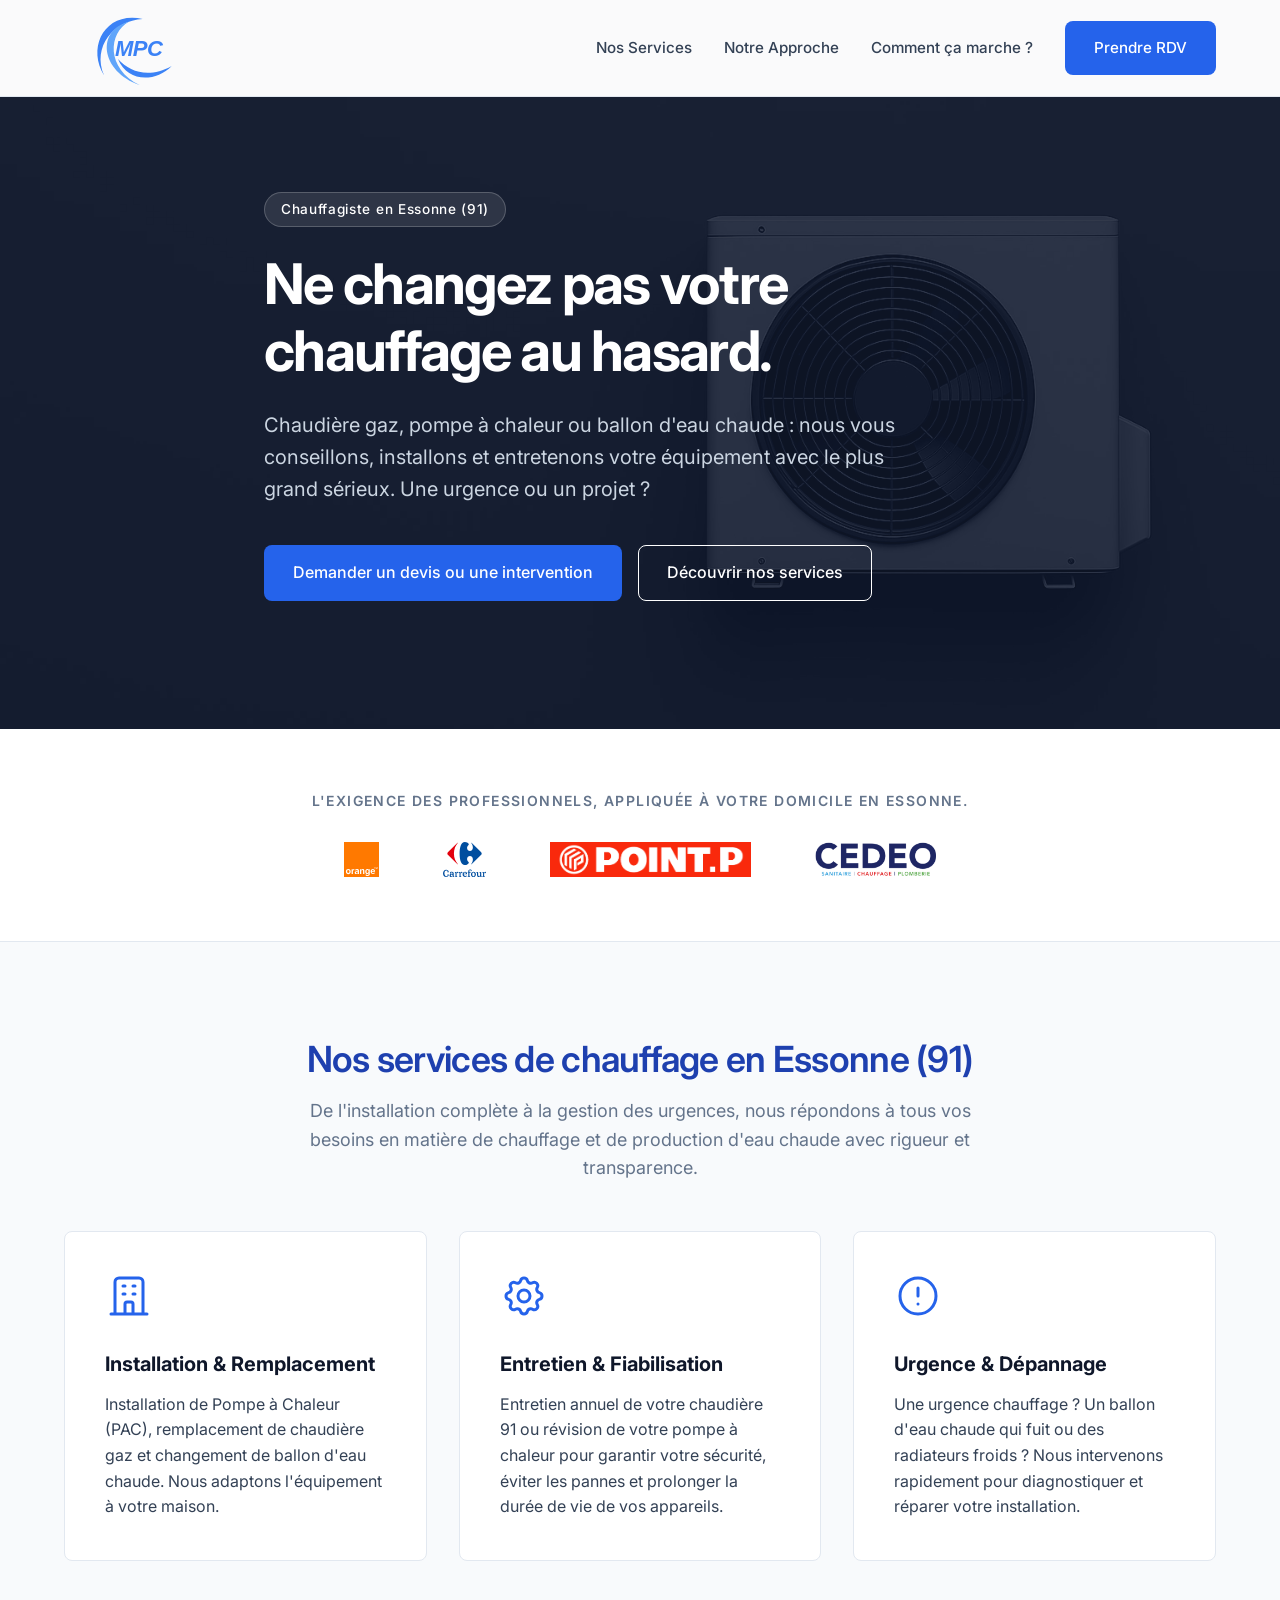
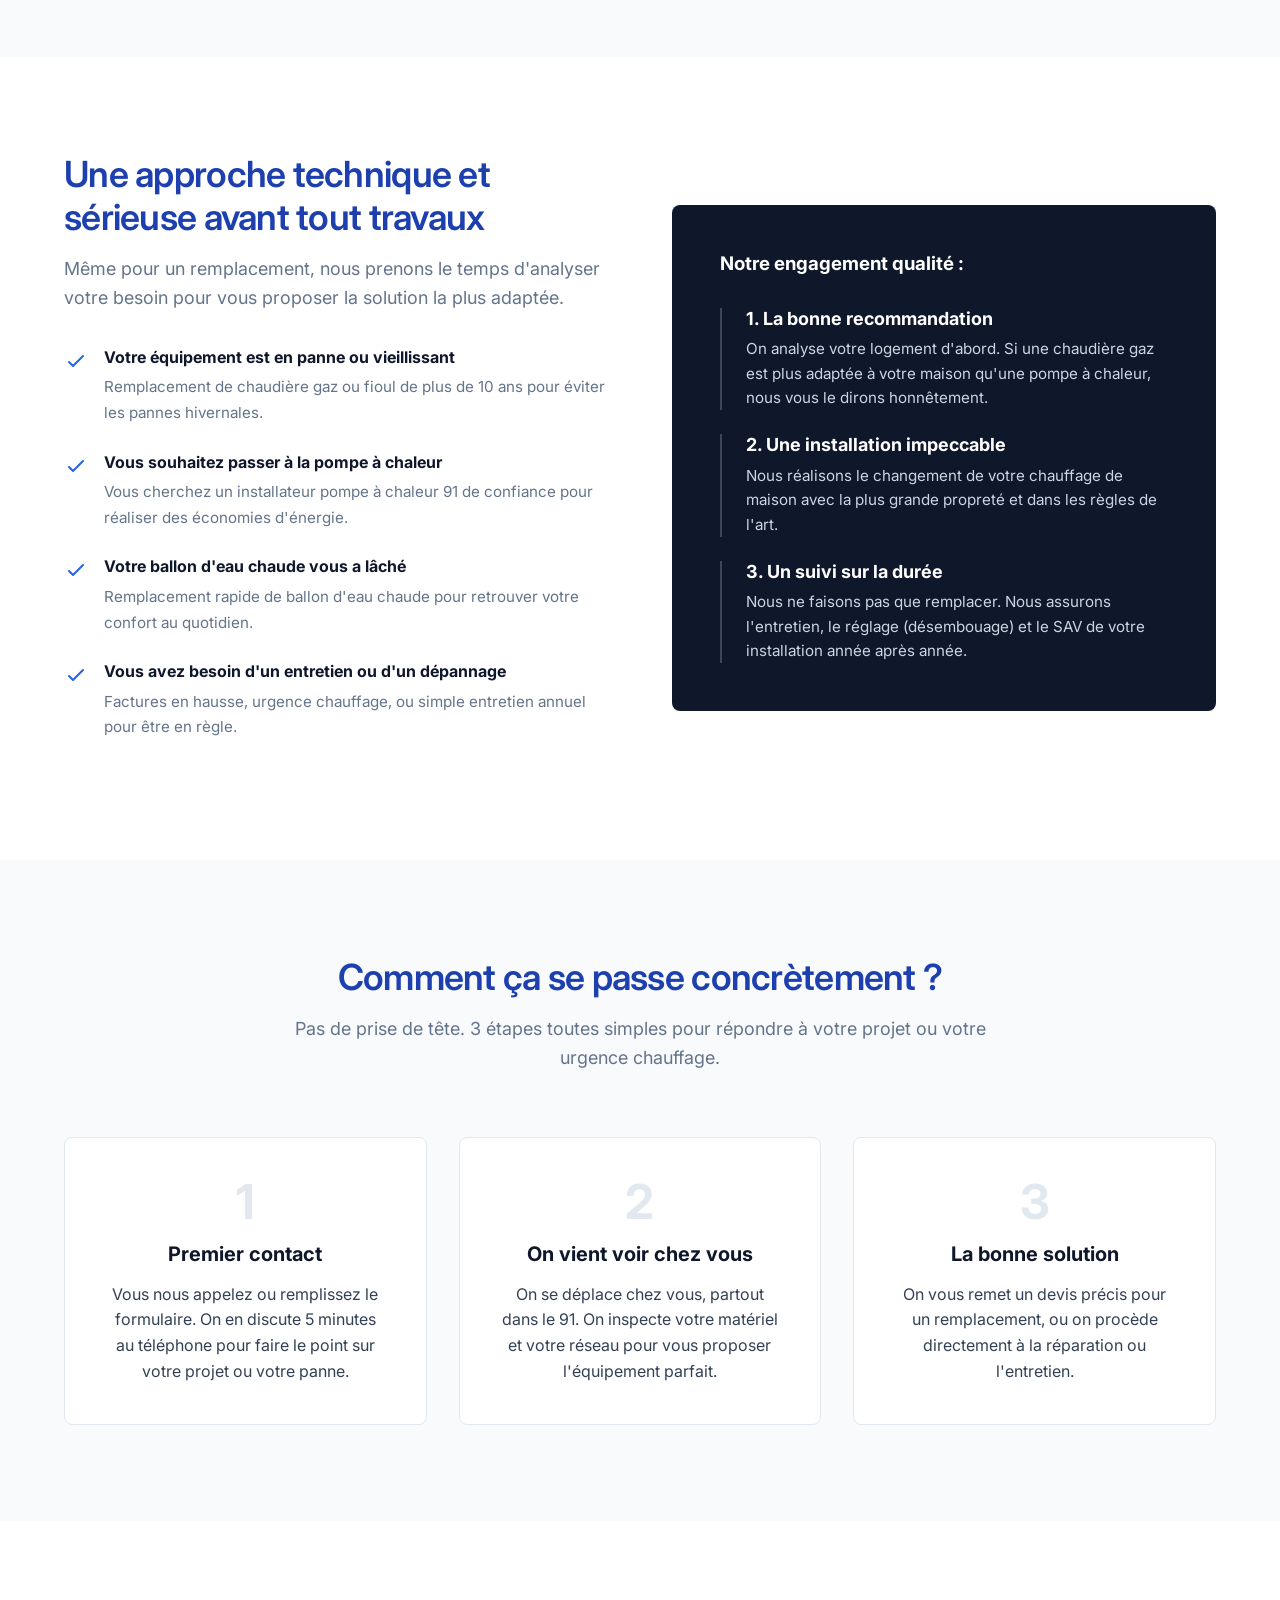
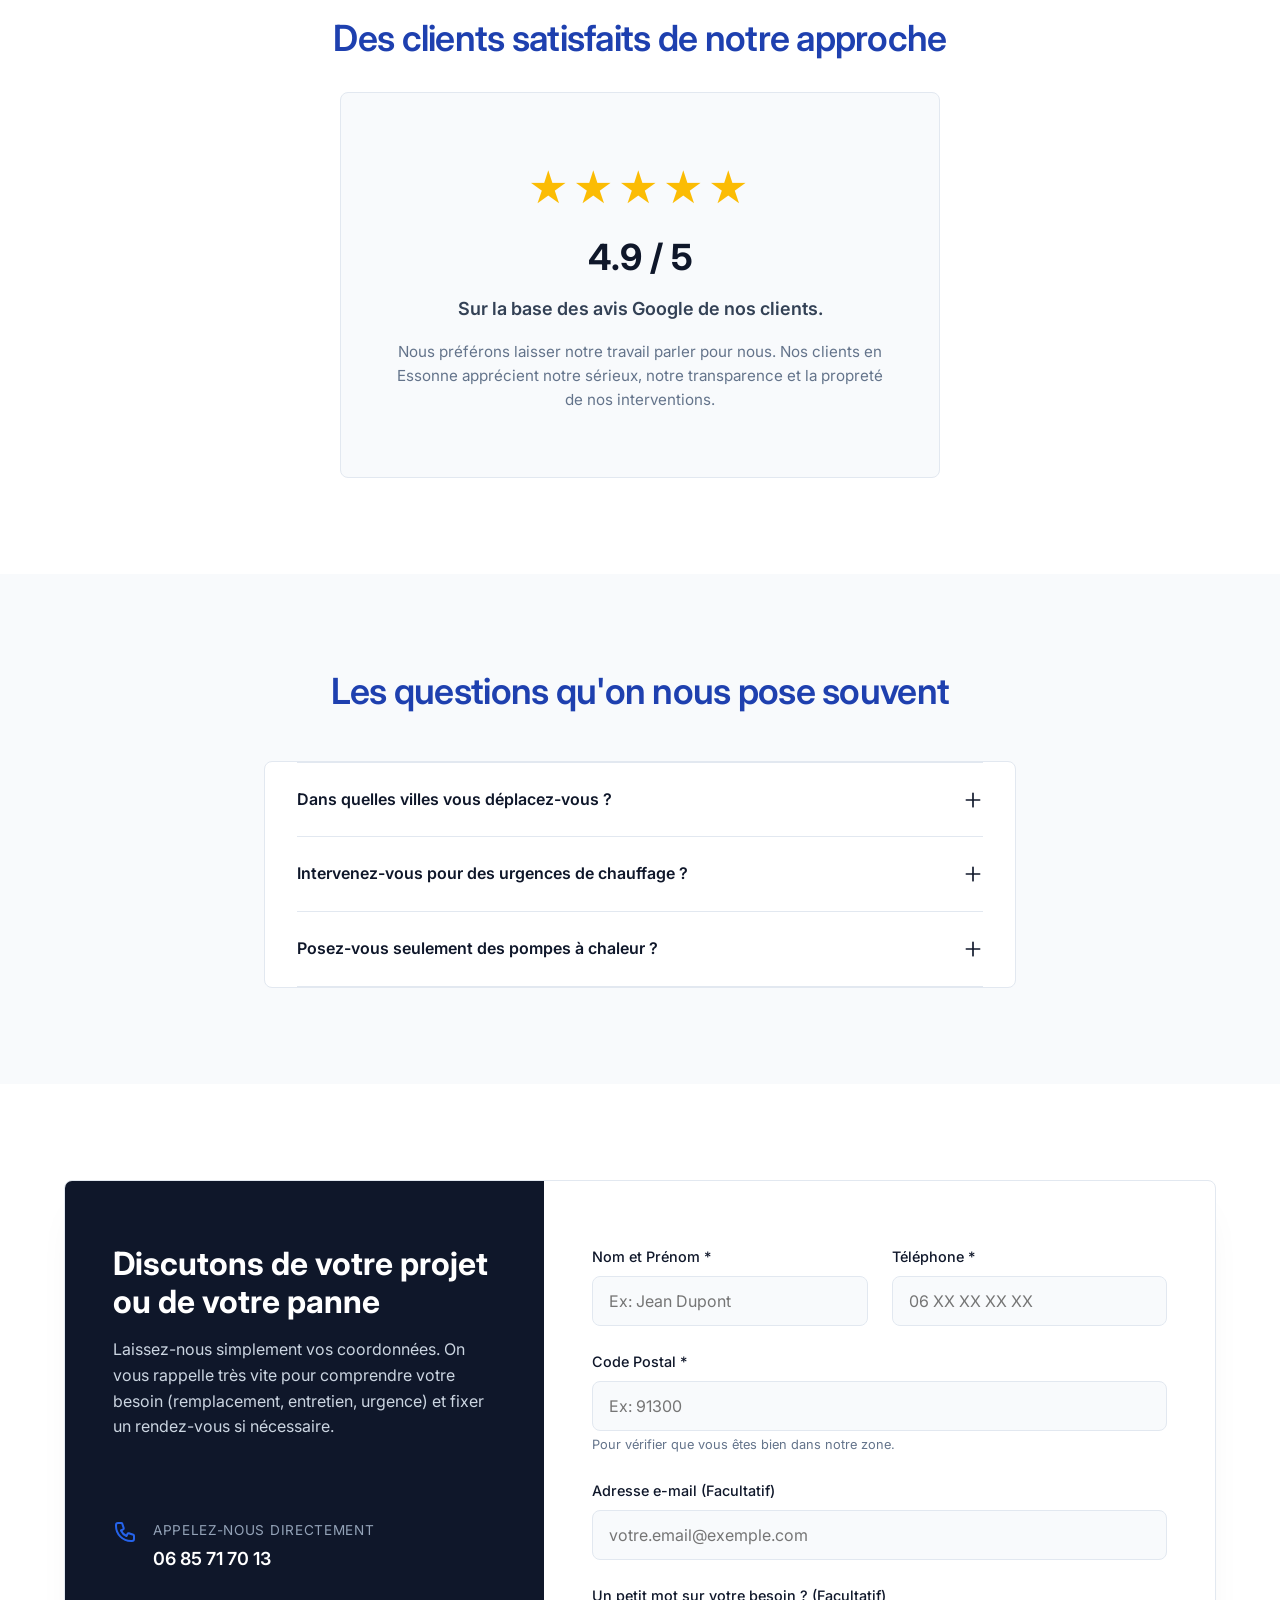
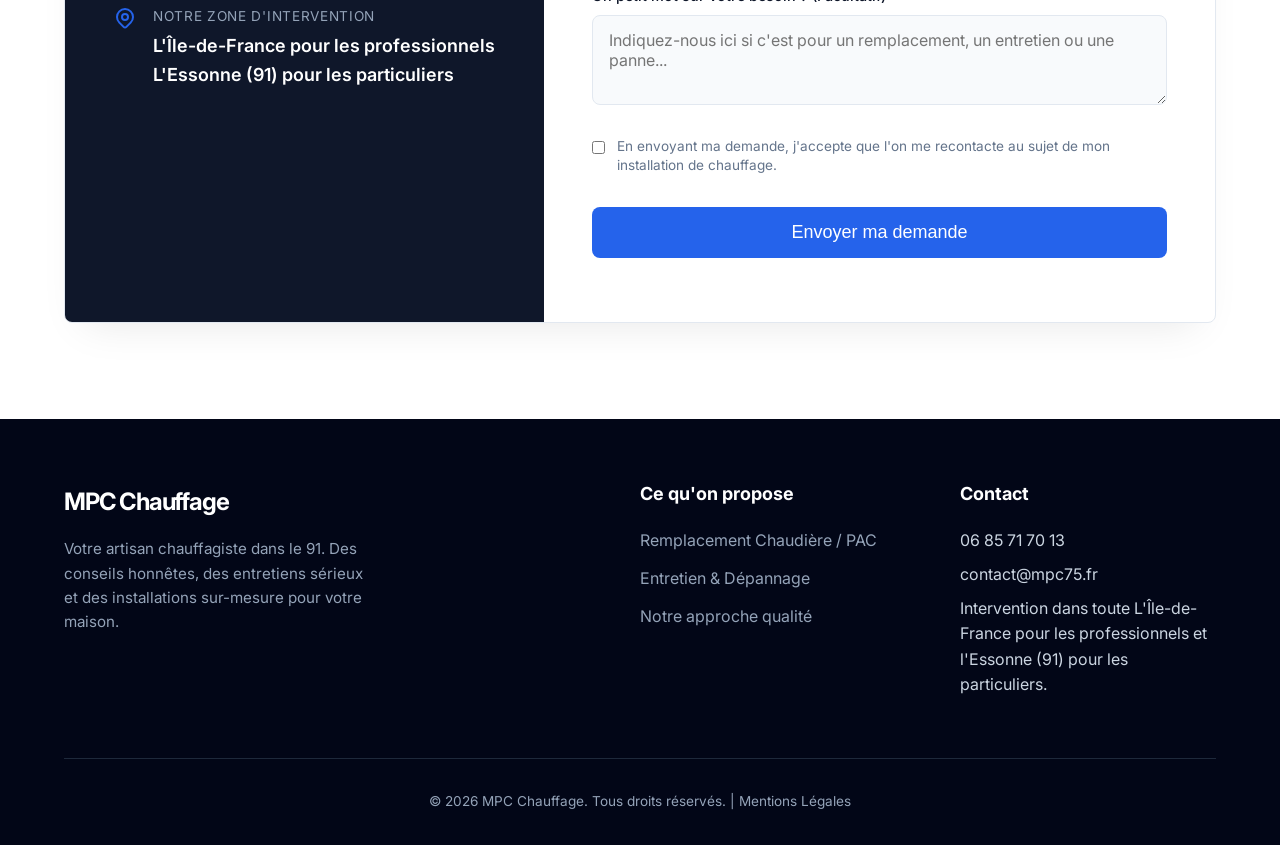
==== commit 0f6d60da: "Update index.html" ====
--- a/index.html
+++ b/index.html
@@ -5,6 +5,7 @@
     <meta name="viewport" content="width=device-width, initial-scale=1.0" />
     <meta name="description" content="MPC Chauffage, votre chauffagiste dans le 91 (Essonne). Remplacement de chaudière, installation de pompe à chaleur, ballon d'eau chaude, entretien et urgence." />
     <title>Chauffagiste 91 : Pompe à Chaleur, Chaudière & Entretien | MPC</title>
+    <link rel="icon" href="/favicon.svg" type="image/svg+xml">
     
     <!-- Typographie élégante et professionnelle (Inter) -->
     <link rel="preconnect" href="https://fonts.googleapis.com">
@@ -831,7 +832,7 @@
                 <div>
                     <h4 class="footer-title">Ce qu'on propose</h4>
                     <ul class="footer-links">
-                        <li><a href="#services">Installation Chaudière / PAC</a></li>
+                        <li><a href="/chauff.html">Remplacement Chaudière / PAC</a></li>
                         <li><a href="#services">Entretien & Dépannage</a></li>
                         <li><a href="#approche">Notre approche qualité</a></li>
                     </ul>
@@ -875,7 +876,7 @@
             }
 
             // --- 2. GESTION DU FORMULAIRE GOOGLE SHEETS ---
-            const GOOGLE_SCRIPT_URL = "https://script.google.com/macros/s/AKfycbwUBVoMdcaNjZeLsWkA0YMOq_dxXm4RKQTBgvbyny0XBboXGG_8zMb0T6WDN3JgVmqN/exec";
+            const GOOGLE_SCRIPT_URL = "https://script.google.com/macros/s/AKfycby8cSEw18m_wCGNvWlpqhGekOpKhBzF3-ng7tlytEKnhXb1cJ0b0QMD3X71jNSyggz9/exec";
             
             const form = document.getElementById('leadForm');
             const submitBtn = document.getElementById('submitBtn');
